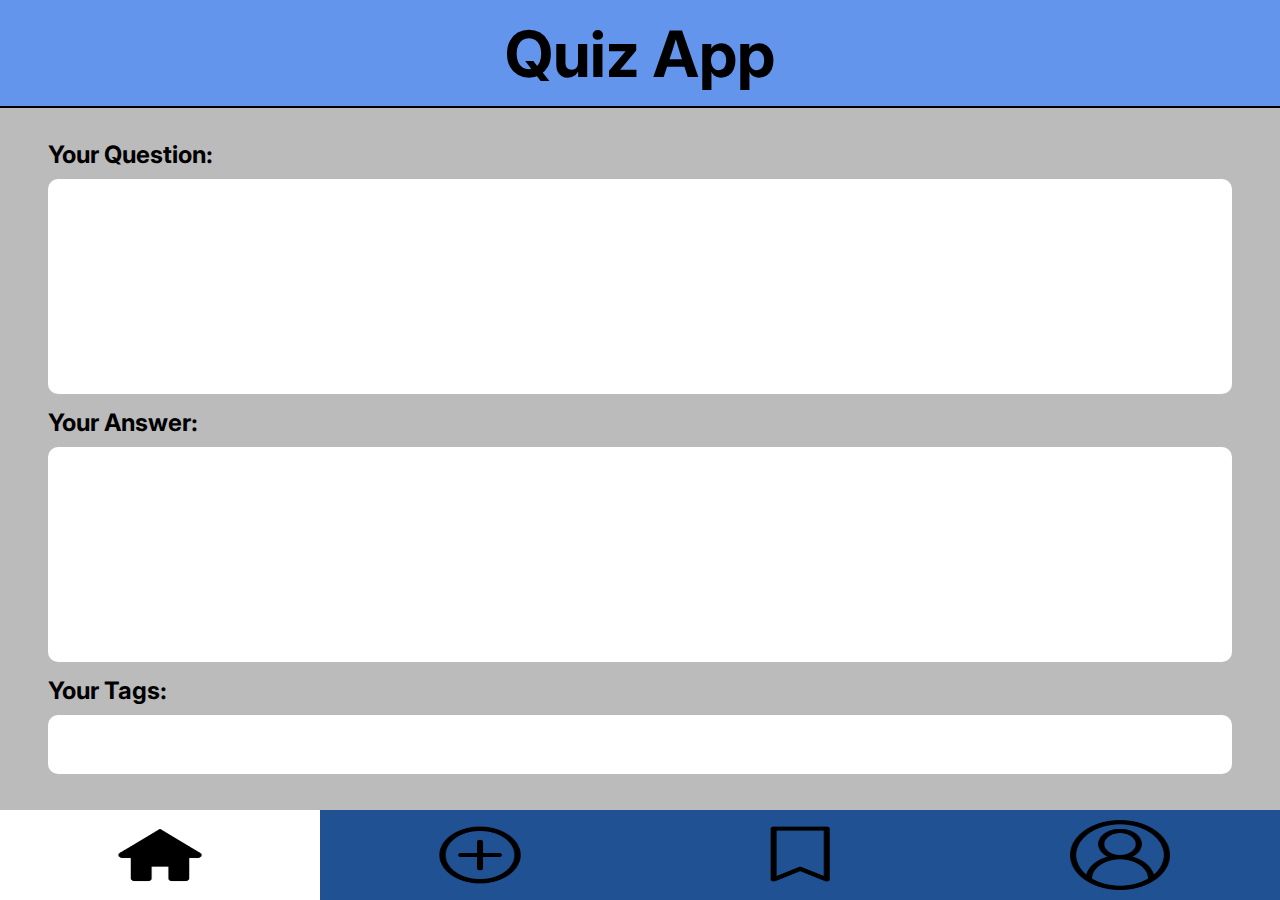
==== index.html @ 2fb2b7e9 "clean up id's, change JS logic for hiding content" ====
<!DOCTYPE html>
<html lang="en">
  <head>
    <meta charset="UTF-8" />
    <meta name="viewport" content="width=device-width, initial-scale=1.0" />
    <link rel="stylesheet" href="./css/styles.css" />
    <title>Quiz App</title>
    <script src="./js/index.js" type="module" defer></script>
  </head>

  <body>
    <header>
      <nav>
        <h1>Quiz App</h1>
      </nav>
    </header>
    <!-------- Home Page   ---------->
    <main>
      <div class="hidden" data-js="homepage">
        <!-------- Question Card 1   ---------->
        <section class="question" data-js="card">
          <button class="question__bookmark" data-js="bookmark">
            <img
              src="./assets/bookmark.png"
              class="question__bookmark--img"
              data-js="bookmarkImage"
              alt=""
            />
          </button>
          <p class="question__text">
            How can you initialize a local repo with the terminal?
          </p>
          <button class="question__button" data-js="button">Show answer</button>
          <p class="hidden" data-js="answer">type "git init"</p>
          <div class="question__hashtags">
            <p class="question__hashtags--design">#git</p>
            <p class="question__hashtags--design">#cli</p>
            <p class="question__hashtags--design">#vcs</p>
            <p class="question__hashtags--design">#github</p>
          </div>
        </section>

        <!-------- Question Card 2   ---------->
        <section class="question" data-js="card">
          <button class="question__bookmark" data-js="bookmark">
            <img
              src="./assets/bookmark.png"
              alt=""
              class="question__bookmark--img"
              data-js="bookmarkImage"
            />
          </button>
          <p class="question__text">
            What kind of selectors can you use in CSS?
          </p>
          <button class="question__button" data-js="button">Show answer</button>
          <p class="hidden" data-js="answer">
            type, id, class, universal, pseudo elements and pseudo classes
          </p>
          <div class="question__hashtags">
            <p class="question__hashtags--design">#css</p>
            <p class="question__hashtags--design">#selectors</p>
            <p class="question__hashtags--design">#styling</p>
          </div>
        </section>

        <!-------- Question Card 3   ---------->
        <section class="question" data-js="card">
          <button class="question__bookmark" data-js="bookmark">
            <img
              src="./assets/bookmark.png"
              alt=""
              class="question__bookmark--img"
              data-js="bookmarkImage"
            />
          </button>
          <p class="question__text">
            Which word allows you to have your grid-fields over several columns
            or rows?
          </p>
          <button class="question__button" data-js="button">Show answer</button>
          <p class="hidden" data-js="answer">type "span"</p>
          <div class="question__hashtags">
            <p class="question__hashtags--design">#grid</p>
            <p class="question__hashtags--design">#cli</p>
            <p class="question__hashtags--design">#vcs</p>
          </div>
        </section>

        <!-------- Question Card 4   ---------->
        <section class="question" data-js="card">
          <button class="question__bookmark" data-js="bookmark">
            <img
              src="./assets/bookmark.png"
              alt=""
              class="question__bookmark--img"
              data-js="bookmarkImage"
            />
          </button>
          <p class="question__text">
            How can you become a Programmer for web development?
          </p>
          <button class="question__button" data-js="button">Show answer</button>
          <p class="hidden" data-js="answer">
            Participate in a neue Fische Bootcamp
          </p>
          <div class="question__hashtags">
            <p class="question__hashtags--design">#css</p>
            <p class="question__hashtags--design">#html</p>
            <p class="question__hashtags--design">#js</p>
            <p class="question__hashtags--design">#react</p>
          </div>
        </section>
      </div>

      <!-------- Add Question Page   ---------->

      <div class="" data-js="addquestionpage">
        <form class="newquestion">
          <label>
            <h2>Your Question:</h2>
            <textarea name="yourquestion" rows="5" cols="5"></textarea>
          </label>
          <label>
            <h2>Your Answer:</h2>
            <textarea name="youranswer" cols="1" rows="5"></textarea>
          </label>
          <label>
            <h2>Your Tags:</h2>
            <textarea name="tags" id="" cols="1" rows="1"></textarea>
          </label>
        </form>
      </div>

      <!-------- Bookmarks Page   ---------->
      <div class="hidden" data-js="bookmarkpage"></div>

      <!-------- Profile Page   ---------->
      <div class="hidden" data-js="profilepage">
        <div class="profile">
          <section class="profile__userpic">
            <img
              src="./assets/profile.png"
              height="100px"
              width="200px"
              alt=""
            />
          </section>
          <section class="profile__name"><p>Benedikt M</p></section>
          <section class="profile__desc">
            <p>
              Lorem ipsum, dolor sit amet consectetur adipisicing elit. Deserunt
              numquam dignissimos itaque velit cupiditate accusantium, sequi
              nisi earum, illum ipsa impedit! Alias qui iusto magni! Molestiae
              illo consequuntur minima optio!
            </p>
          </section>
        </div>
      </div>
    </main>

    <footer>
      <button class="icons active" data-js="homepage__button">
        <img src="./assets/home.png" class="navbutton" alt="homepage" />
      </button>
      <button class="icons" data-js="addquestionpage__button">
        <img src="./assets/add.png" class="navbutton" alt="newquestion" />
      </button>
      <button class="icons" data-js="bookmarkpage__button">
        <img src="./assets/bookmark.png" class="navbutton" alt="bookmarks" />
      </button>
      <button class="icons" data-js="profilepage__button">
        <img src="./assets/profile.png" class="navbutton" alt="profile" />
      </button>
    </footer>
  </body>
</html>
---- css/styles.css ----
@import "./components/_base.css";
@import "./components/_title.css";
@import "./components/_utility.css";
@import "./components/_footer.css";
@import "./components/_question-card.css";
@import "./components/_profile.css";
@import "./components/_addquestion.css";
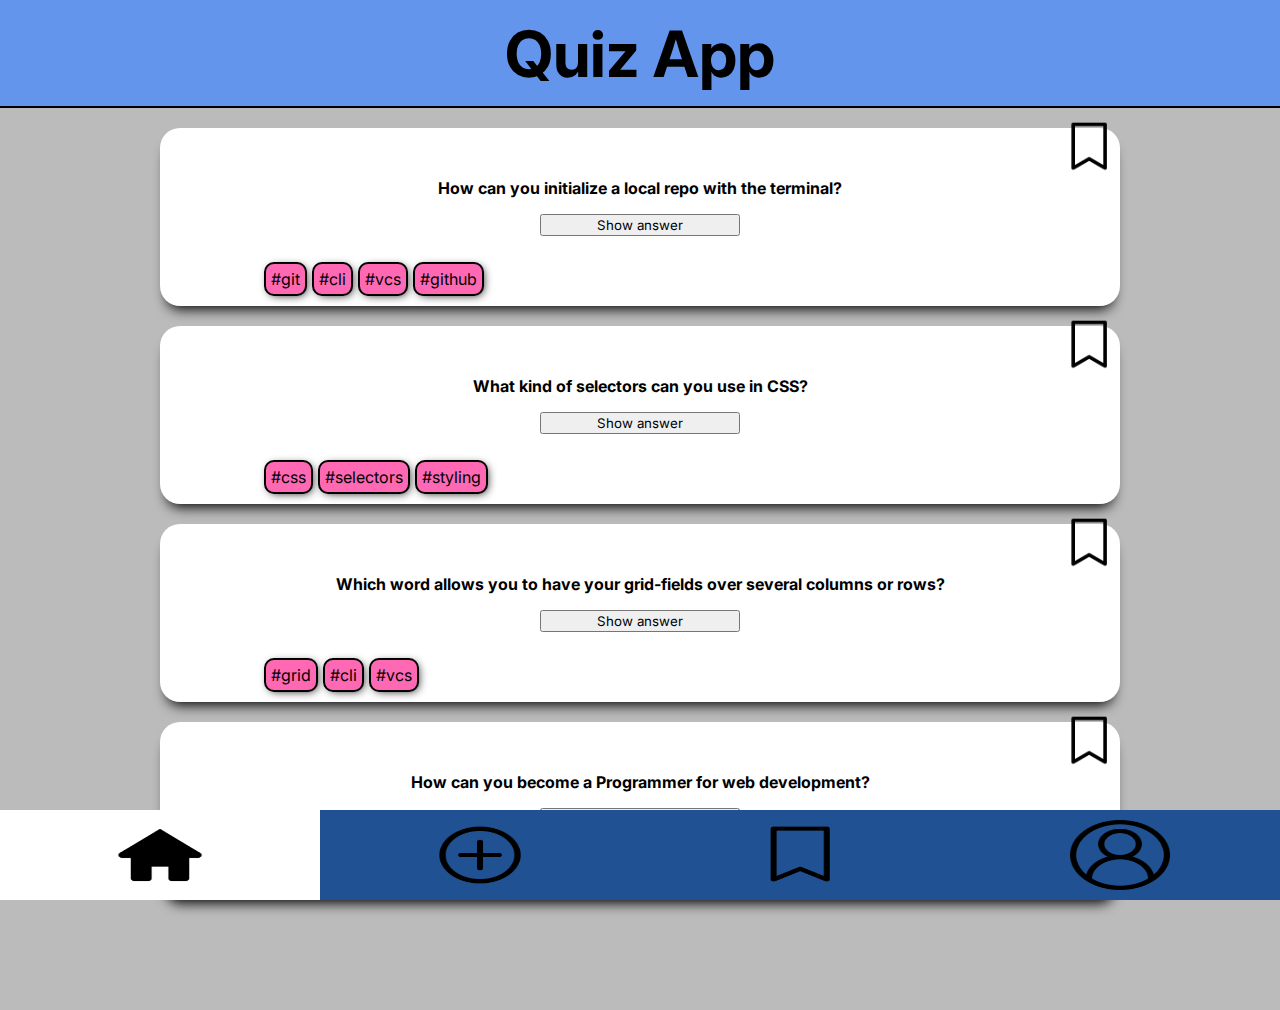
==== commit 60e49b7b: "update bookmark JS and default homepage not hidden" ====
--- a/index.html
+++ b/index.html
@@ -16,7 +16,7 @@
     </header>
     <!-------- Home Page   ---------->
     <main>
-      <div class="hidden" data-js="homepage">
+      <div class="" data-js="homepage">
         <!-------- Question Card 1   ---------->
         <section class="question" data-js="card">
           <button class="question__bookmark" data-js="bookmark">
@@ -115,7 +115,7 @@
 
       <!-------- Add Question Page   ---------->
 
-      <div class="" data-js="addquestionpage">
+      <div class="hidden" data-js="addquestionpage">
         <form class="newquestion">
           <label>
             <h2>Your Question:</h2>
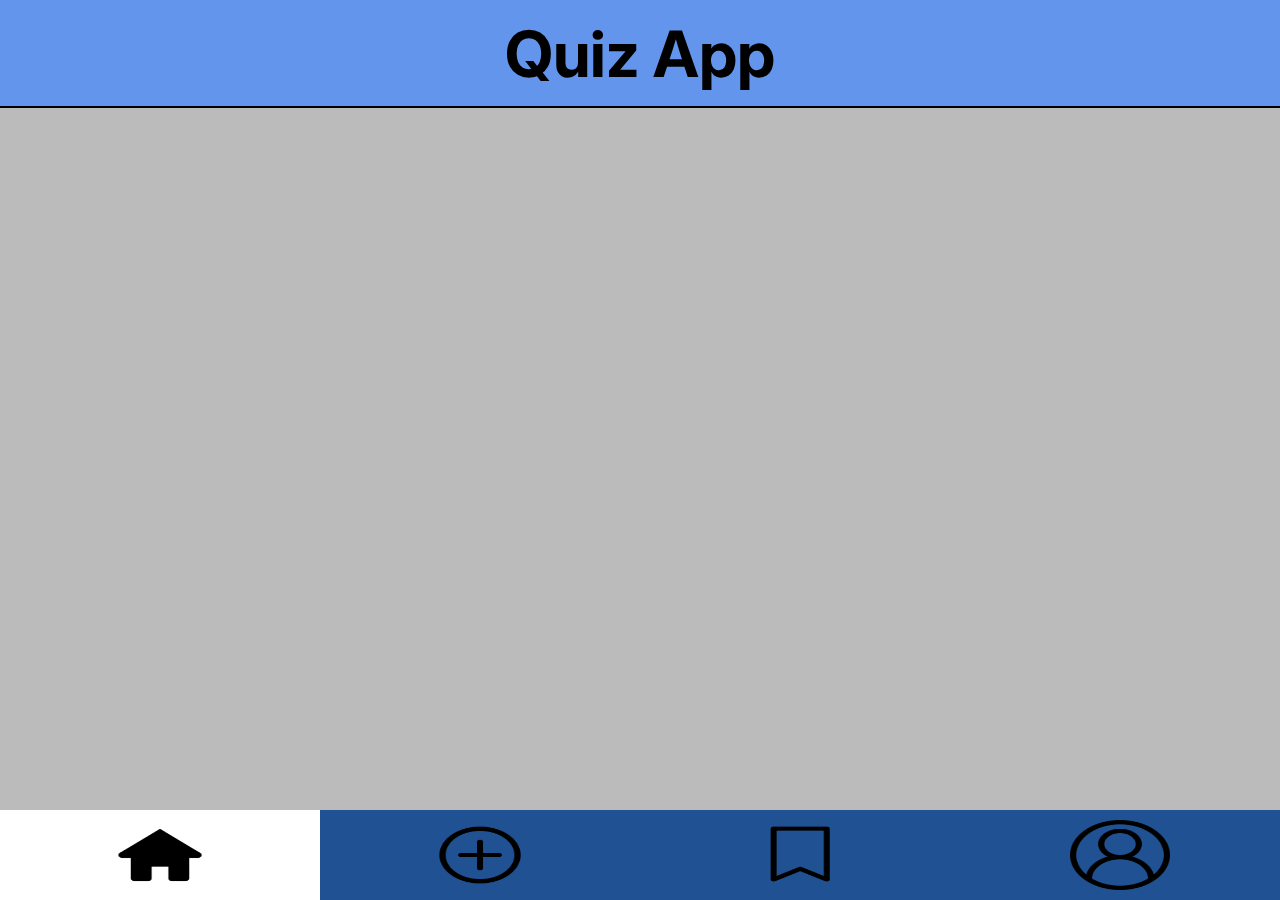
==== commit aa595b79: "add object arrey for cards and function to create elements" ====
--- a/index.html
+++ b/index.html
@@ -17,7 +17,7 @@
     <!-------- Home Page   ---------->
     <main>
       <div class="" data-js="homepage">
-        <!-------- Question Card 1   ---------->
+        <!-------- Question Card 1   
         <section class="question" data-js="card">
           <button class="question__bookmark" data-js="bookmark">
             <img
@@ -32,15 +32,15 @@
           </p>
           <button class="question__button" data-js="button">Show answer</button>
           <p class="hidden" data-js="answer">type "git init"</p>
-          <div class="question__hashtags">
-            <p class="question__hashtags--design">#git</p>
-            <p class="question__hashtags--design">#cli</p>
-            <p class="question__hashtags--design">#vcs</p>
-            <p class="question__hashtags--design">#github</p>
+          <ul class="question__hashtags">
+            <li class="question__hashtags--design">#git</p>
+            <li class="question__hashtags--design">#cli</p>
+            <li class="question__hashtags--design">#vcs</p>
+            <li class="question__hashtags--design">#github</p>
           </div>
         </section>
 
-        <!-------- Question Card 2   ---------->
+        <!-------- Question Card 2   
         <section class="question" data-js="card">
           <button class="question__bookmark" data-js="bookmark">
             <img
@@ -57,14 +57,14 @@
           <p class="hidden" data-js="answer">
             type, id, class, universal, pseudo elements and pseudo classes
           </p>
-          <div class="question__hashtags">
-            <p class="question__hashtags--design">#css</p>
-            <p class="question__hashtags--design">#selectors</p>
-            <p class="question__hashtags--design">#styling</p>
-          </div>
+          <ul class="question__hashtags">
+            <li class="question__hashtags--design">#css</li>
+            <li class="question__hashtags--design">#selectors</li>
+            <li class="question__hashtags--design">#styling</li>
+          </ul>
         </section>
 
-        <!-------- Question Card 3   ---------->
+        <!-------- Question Card 3   
         <section class="question" data-js="card">
           <button class="question__bookmark" data-js="bookmark">
             <img
@@ -80,14 +80,14 @@
           </p>
           <button class="question__button" data-js="button">Show answer</button>
           <p class="hidden" data-js="answer">type "span"</p>
-          <div class="question__hashtags">
-            <p class="question__hashtags--design">#grid</p>
-            <p class="question__hashtags--design">#cli</p>
-            <p class="question__hashtags--design">#vcs</p>
-          </div>
+          <ul class="question__hashtags">
+            <li class="question__hashtags--design">#grid</p>
+            <li class="question__hashtags--design">#cli</p>
+            <li class="question__hashtags--design">#vcs</p>
+          </ul>
         </section>
 
-        <!-------- Question Card 4   ---------->
+        <!-------- Question Card 4   
         <section class="question" data-js="card">
           <button class="question__bookmark" data-js="bookmark">
             <img
@@ -104,13 +104,13 @@
           <p class="hidden" data-js="answer">
             Participate in a neue Fische Bootcamp
           </p>
-          <div class="question__hashtags">
-            <p class="question__hashtags--design">#css</p>
-            <p class="question__hashtags--design">#html</p>
-            <p class="question__hashtags--design">#js</p>
-            <p class="question__hashtags--design">#react</p>
-          </div>
-        </section>
+          <ul class="question__hashtags">
+            <li class="question__hashtags--design">#css</p>
+            <li class="question__hashtags--design">#html</p>
+            <li class="question__hashtags--design">#js</p>
+            <li class="question__hashtags--design">#react</p>
+          </ul>
+        </section> ---------->
       </div>
 
       <!-------- Add Question Page   ---------->
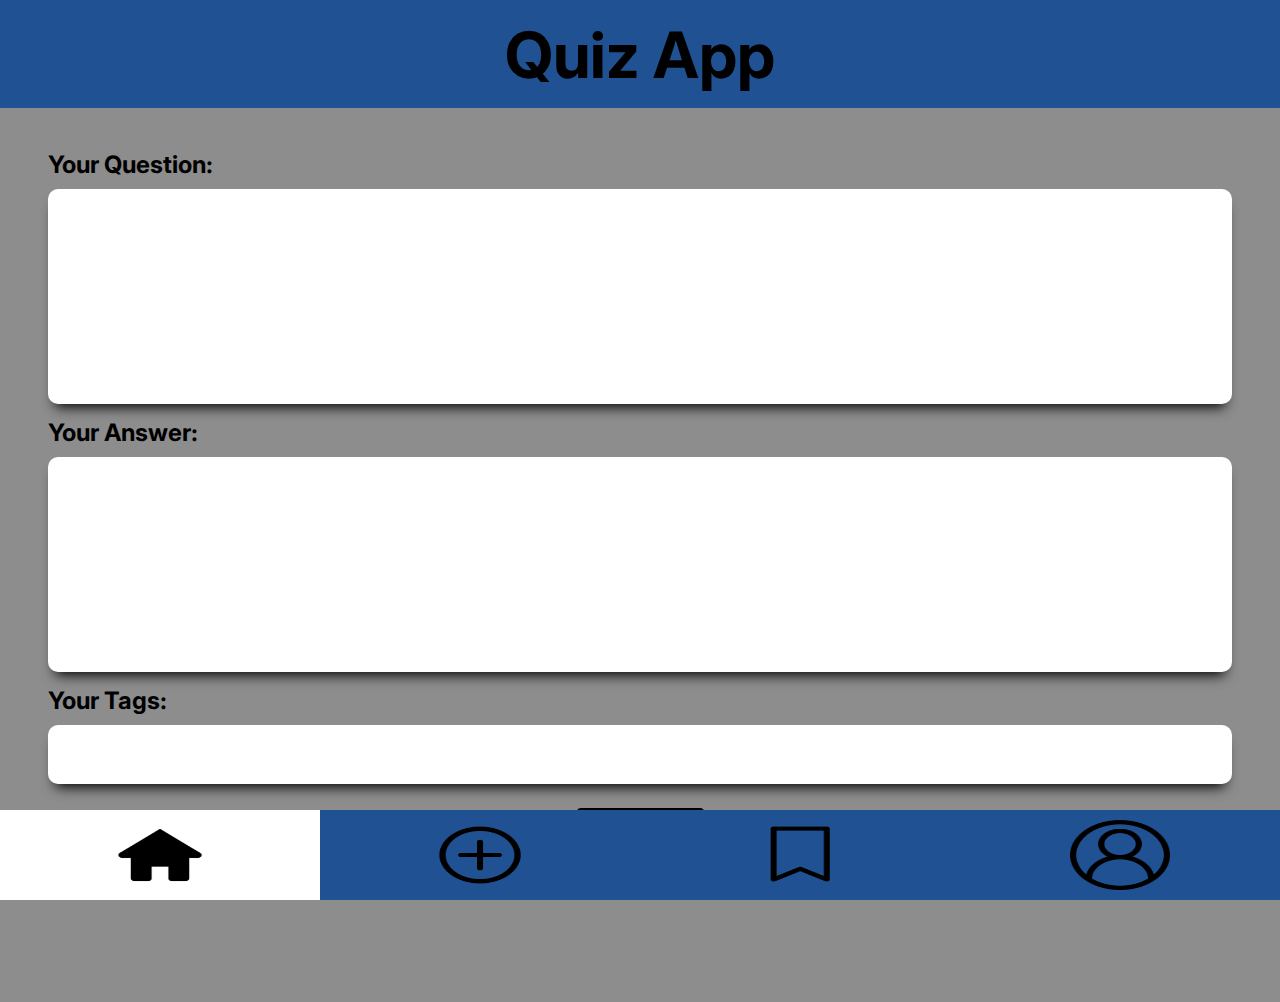
==== commit 75c35ebd: "add Card Button, new JS for Card form, update styling" ====
--- a/index.html
+++ b/index.html
@@ -16,107 +16,12 @@
     </header>
     <!-------- Home Page   ---------->
     <main>
-      <div class="" data-js="homepage">
-        <!-------- Question Card 1   
-        <section class="question" data-js="card">
-          <button class="question__bookmark" data-js="bookmark">
-            <img
-              src="./assets/bookmark.png"
-              class="question__bookmark--img"
-              data-js="bookmarkImage"
-              alt=""
-            />
-          </button>
-          <p class="question__text">
-            How can you initialize a local repo with the terminal?
-          </p>
-          <button class="question__button" data-js="button">Show answer</button>
-          <p class="hidden" data-js="answer">type "git init"</p>
-          <ul class="question__hashtags">
-            <li class="question__hashtags--design">#git</p>
-            <li class="question__hashtags--design">#cli</p>
-            <li class="question__hashtags--design">#vcs</p>
-            <li class="question__hashtags--design">#github</p>
-          </div>
-        </section>
-
-        <!-------- Question Card 2   
-        <section class="question" data-js="card">
-          <button class="question__bookmark" data-js="bookmark">
-            <img
-              src="./assets/bookmark.png"
-              alt=""
-              class="question__bookmark--img"
-              data-js="bookmarkImage"
-            />
-          </button>
-          <p class="question__text">
-            What kind of selectors can you use in CSS?
-          </p>
-          <button class="question__button" data-js="button">Show answer</button>
-          <p class="hidden" data-js="answer">
-            type, id, class, universal, pseudo elements and pseudo classes
-          </p>
-          <ul class="question__hashtags">
-            <li class="question__hashtags--design">#css</li>
-            <li class="question__hashtags--design">#selectors</li>
-            <li class="question__hashtags--design">#styling</li>
-          </ul>
-        </section>
-
-        <!-------- Question Card 3   
-        <section class="question" data-js="card">
-          <button class="question__bookmark" data-js="bookmark">
-            <img
-              src="./assets/bookmark.png"
-              alt=""
-              class="question__bookmark--img"
-              data-js="bookmarkImage"
-            />
-          </button>
-          <p class="question__text">
-            Which word allows you to have your grid-fields over several columns
-            or rows?
-          </p>
-          <button class="question__button" data-js="button">Show answer</button>
-          <p class="hidden" data-js="answer">type "span"</p>
-          <ul class="question__hashtags">
-            <li class="question__hashtags--design">#grid</p>
-            <li class="question__hashtags--design">#cli</p>
-            <li class="question__hashtags--design">#vcs</p>
-          </ul>
-        </section>
-
-        <!-------- Question Card 4   
-        <section class="question" data-js="card">
-          <button class="question__bookmark" data-js="bookmark">
-            <img
-              src="./assets/bookmark.png"
-              alt=""
-              class="question__bookmark--img"
-              data-js="bookmarkImage"
-            />
-          </button>
-          <p class="question__text">
-            How can you become a Programmer for web development?
-          </p>
-          <button class="question__button" data-js="button">Show answer</button>
-          <p class="hidden" data-js="answer">
-            Participate in a neue Fische Bootcamp
-          </p>
-          <ul class="question__hashtags">
-            <li class="question__hashtags--design">#css</p>
-            <li class="question__hashtags--design">#html</p>
-            <li class="question__hashtags--design">#js</p>
-            <li class="question__hashtags--design">#react</p>
-          </ul>
-        </section> ---------->
-      </div>
+      <div class="hidden" data-js="homepage"></div>
 
       <!-------- Add Question Page   ---------->
 
-      <div class="hidden" data-js="addquestionpage">
-        <form class="newquestion">
+      <div class="" data-js="addquestionpage">
+        <form class="newquestion" data-js="form">
           <label>
             <h2>Your Question:</h2>
             <textarea name="yourquestion" rows="5" cols="5"></textarea>
@@ -129,6 +34,7 @@
             <h2>Your Tags:</h2>
             <textarea name="tags" id="" cols="1" rows="1"></textarea>
           </label>
+          <button class="subbutton">Add Card</button>
         </form>
       </div>
 
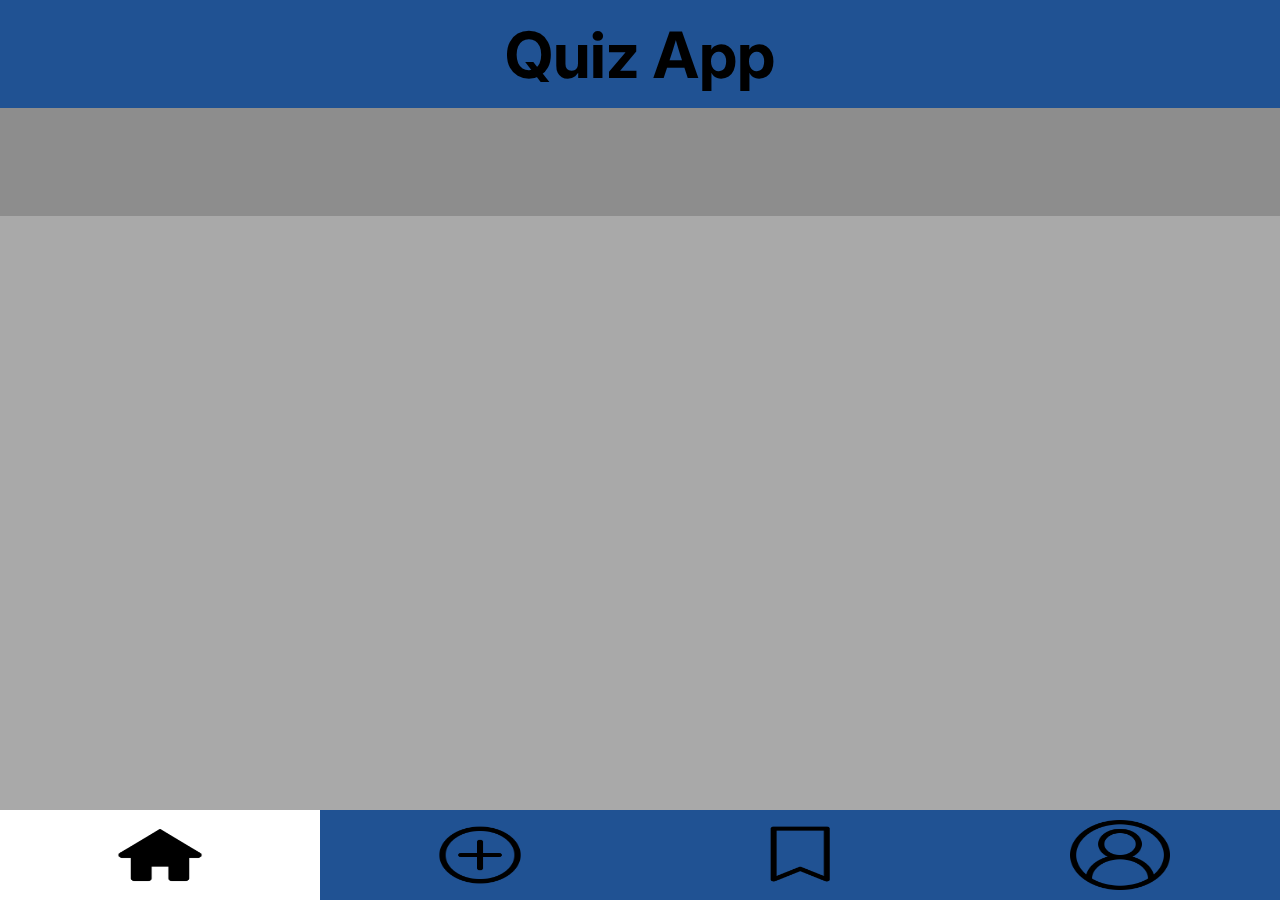
==== commit fef1dd7d: "rename form names, change main padding, add form logic in JS, try import/export to get it working" ====
--- a/index.html
+++ b/index.html
@@ -16,19 +16,19 @@
     </header>
     <!-------- Home Page   ---------->
     <main>
-      <div class="hidden" data-js="homepage"></div>
+      <div class="" data-js="homepage"></div>
 
       <!-------- Add Question Page   ---------->
 
-      <div class="" data-js="addquestionpage">
+      <div class="hidden" data-js="addquestionpage">
         <form class="newquestion" data-js="form">
           <label>
             <h2>Your Question:</h2>
-            <textarea name="yourquestion" rows="5" cols="5"></textarea>
+            <textarea name="question" rows="5" cols="5"></textarea>
           </label>
           <label>
             <h2>Your Answer:</h2>
-            <textarea name="youranswer" cols="1" rows="5"></textarea>
+            <textarea name="answer" cols="1" rows="5"></textarea>
           </label>
           <label>
             <h2>Your Tags:</h2>
